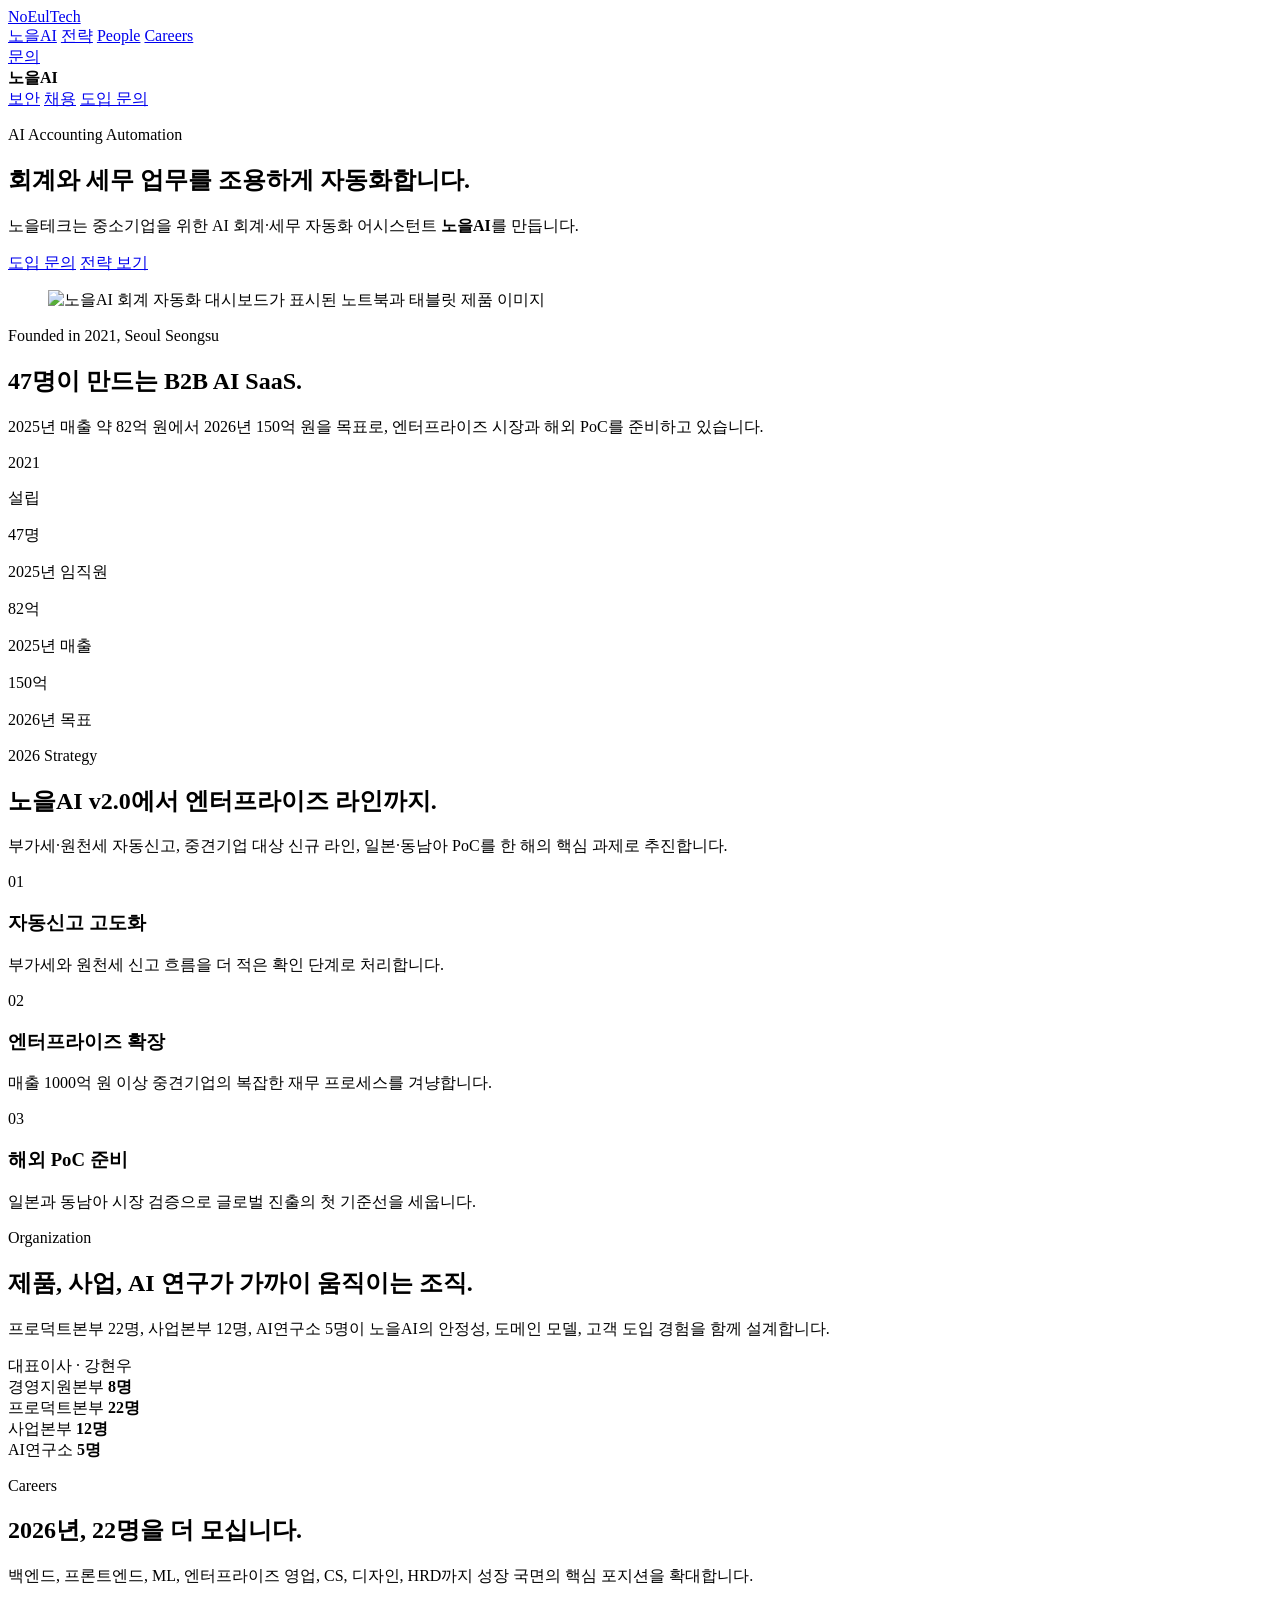
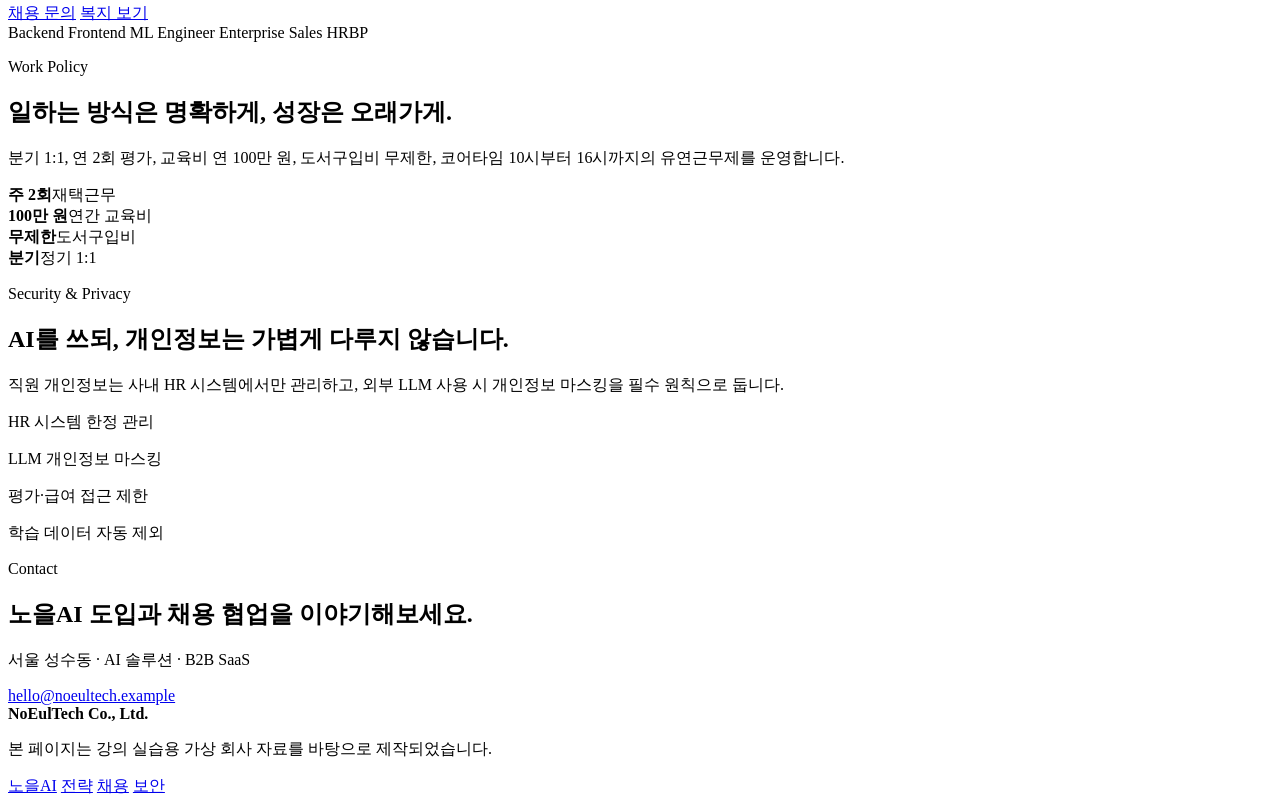
==== index.html @ cd23da7a "Add standalone index html" ====
<!doctype html>
<html lang="ko">
  <head>
    <meta charset="utf-8" />
    <meta name="viewport" content="width=device-width, initial-scale=1" />
    <title>노을테크 | NoEulTech</title>
    <meta
      name="description"
      content="노을테크는 중소기업 회계와 세무 업무를 자동화하는 AI SaaS, 노을AI를 만드는 성수동 B2B AI 솔루션 기업입니다."
    />
    <link rel="stylesheet" href="./styles.css" />
  </head>
  <body>
    <header class="global-nav" aria-label="전역 탐색">
      <a class="brand-mark" href="#top" aria-label="노을테크 홈">NoEulTech</a>
      <nav class="global-links" aria-label="주요 메뉴">
        <a href="#product">노을AI</a>
        <a href="#strategy">전략</a>
        <a href="#people">People</a>
        <a href="#careers">Careers</a>
      </nav>
      <a class="nav-action" href="#contact">문의</a>
    </header>

    <div class="sub-nav" aria-label="제품 탐색">
      <strong>노을AI</strong>
      <nav>
        <a href="#security">보안</a>
        <a href="#careers">채용</a>
        <a class="sub-buy" href="#contact">도입 문의</a>
      </nav>
    </div>

    <main id="top">
      <section class="hero product-tile-light" id="product">
        <div class="hero-copy">
          <p class="eyebrow">AI Accounting Automation</p>
          <h1>회계와 세무 업무를 조용하게 자동화합니다.</h1>
          <p class="lead">
            노을테크는 중소기업을 위한 AI 회계·세무 자동화 어시스턴트
            <strong>노을AI</strong>를 만듭니다.
          </p>
          <div class="cta-row" aria-label="주요 행동">
            <a class="button-primary" href="#contact">도입 문의</a>
            <a class="button-secondary" href="#strategy">전략 보기</a>
          </div>
        </div>
        <figure class="product-visual">
          <img
            src="./assets/noeulai-product.png"
            alt="노을AI 회계 자동화 대시보드가 표시된 노트북과 태블릿 제품 이미지"
            width="1672"
            height="941"
            loading="eager"
          />
        </figure>
      </section>

      <section class="product-tile-dark">
        <div class="tile-copy">
          <p class="eyebrow">Founded in 2021, Seoul Seongsu</p>
          <h2>47명이 만드는 B2B AI SaaS.</h2>
          <p class="lead">
            2025년 매출 약 82억 원에서 2026년 150억 원을 목표로,
            엔터프라이즈 시장과 해외 PoC를 준비하고 있습니다.
          </p>
        </div>
        <div class="metrics-grid" aria-label="회사 주요 지표">
          <div>
            <span>2021</span>
            <p>설립</p>
          </div>
          <div>
            <span>47명</span>
            <p>2025년 임직원</p>
          </div>
          <div>
            <span>82억</span>
            <p>2025년 매출</p>
          </div>
          <div>
            <span>150억</span>
            <p>2026년 목표</p>
          </div>
        </div>
      </section>

      <section class="product-tile-parchment" id="strategy">
        <div class="tile-copy">
          <p class="eyebrow">2026 Strategy</p>
          <h2>노을AI v2.0에서 엔터프라이즈 라인까지.</h2>
          <p class="lead">
            부가세·원천세 자동신고, 중견기업 대상 신규 라인, 일본·동남아 PoC를
            한 해의 핵심 과제로 추진합니다.
          </p>
        </div>
        <div class="feature-grid">
          <article>
            <span class="feature-number">01</span>
            <h3>자동신고 고도화</h3>
            <p>부가세와 원천세 신고 흐름을 더 적은 확인 단계로 처리합니다.</p>
          </article>
          <article>
            <span class="feature-number">02</span>
            <h3>엔터프라이즈 확장</h3>
            <p>매출 1000억 원 이상 중견기업의 복잡한 재무 프로세스를 겨냥합니다.</p>
          </article>
          <article>
            <span class="feature-number">03</span>
            <h3>해외 PoC 준비</h3>
            <p>일본과 동남아 시장 검증으로 글로벌 진출의 첫 기준선을 세웁니다.</p>
          </article>
        </div>
      </section>

      <section class="product-tile-light split" id="people">
        <div class="tile-copy align-left">
          <p class="eyebrow">Organization</p>
          <h2>제품, 사업, AI 연구가 가까이 움직이는 조직.</h2>
          <p>
            프로덕트본부 22명, 사업본부 12명, AI연구소 5명이 노을AI의 안정성,
            도메인 모델, 고객 도입 경험을 함께 설계합니다.
          </p>
        </div>
        <div class="org-panel" aria-label="노을테크 조직 구조">
          <div class="org-ceo">대표이사 · 강현우</div>
          <div class="org-grid">
            <div>경영지원본부 <strong>8명</strong></div>
            <div>프로덕트본부 <strong>22명</strong></div>
            <div>사업본부 <strong>12명</strong></div>
            <div>AI연구소 <strong>5명</strong></div>
          </div>
        </div>
      </section>

      <section class="product-tile-dark product-tile-dark-2" id="careers">
        <div class="tile-copy">
          <p class="eyebrow">Careers</p>
          <h2>2026년, 22명을 더 모십니다.</h2>
          <p class="lead">
            백엔드, 프론트엔드, ML, 엔터프라이즈 영업, CS, 디자인, HRD까지
            성장 국면의 핵심 포지션을 확대합니다.
          </p>
          <div class="cta-row">
            <a class="button-primary" href="#contact">채용 문의</a>
            <a class="button-on-dark" href="#benefits">복지 보기</a>
          </div>
        </div>
        <div class="roles-strip" aria-label="주요 채용 직무">
          <span>Backend</span>
          <span>Frontend</span>
          <span>ML Engineer</span>
          <span>Enterprise Sales</span>
          <span>HRBP</span>
        </div>
      </section>

      <section class="product-tile-parchment split" id="benefits">
        <div class="tile-copy align-left">
          <p class="eyebrow">Work Policy</p>
          <h2>일하는 방식은 명확하게, 성장은 오래가게.</h2>
          <p>
            분기 1:1, 연 2회 평가, 교육비 연 100만 원, 도서구입비 무제한,
            코어타임 10시부터 16시까지의 유연근무제를 운영합니다.
          </p>
        </div>
        <div class="benefit-list">
          <div><strong>주 2회</strong><span>재택근무</span></div>
          <div><strong>100만 원</strong><span>연간 교육비</span></div>
          <div><strong>무제한</strong><span>도서구입비</span></div>
          <div><strong>분기</strong><span>정기 1:1</span></div>
        </div>
      </section>

      <section class="product-tile-dark product-tile-dark-3" id="security">
        <div class="tile-copy">
          <p class="eyebrow">Security & Privacy</p>
          <h2>AI를 쓰되, 개인정보는 가볍게 다루지 않습니다.</h2>
          <p class="lead">
            직원 개인정보는 사내 HR 시스템에서만 관리하고, 외부 LLM 사용 시
            개인정보 마스킹을 필수 원칙으로 둡니다.
          </p>
        </div>
        <div class="security-row">
          <p>HR 시스템 한정 관리</p>
          <p>LLM 개인정보 마스킹</p>
          <p>평가·급여 접근 제한</p>
          <p>학습 데이터 자동 제외</p>
        </div>
      </section>

      <section class="contact-tile" id="contact">
        <p class="eyebrow">Contact</p>
        <h2>노을AI 도입과 채용 협업을 이야기해보세요.</h2>
        <p>서울 성수동 · AI 솔루션 · B2B SaaS</p>
        <a class="button-primary" href="mailto:hello@noeultech.example">hello@noeultech.example</a>
      </section>
    </main>

    <footer class="footer">
      <div>
        <strong>NoEulTech Co., Ltd.</strong>
        <p>본 페이지는 강의 실습용 가상 회사 자료를 바탕으로 제작되었습니다.</p>
      </div>
      <nav aria-label="하단 메뉴">
        <a href="#product">노을AI</a>
        <a href="#strategy">전략</a>
        <a href="#careers">채용</a>
        <a href="#security">보안</a>
      </nav>
    </footer>
  </body>
</html>
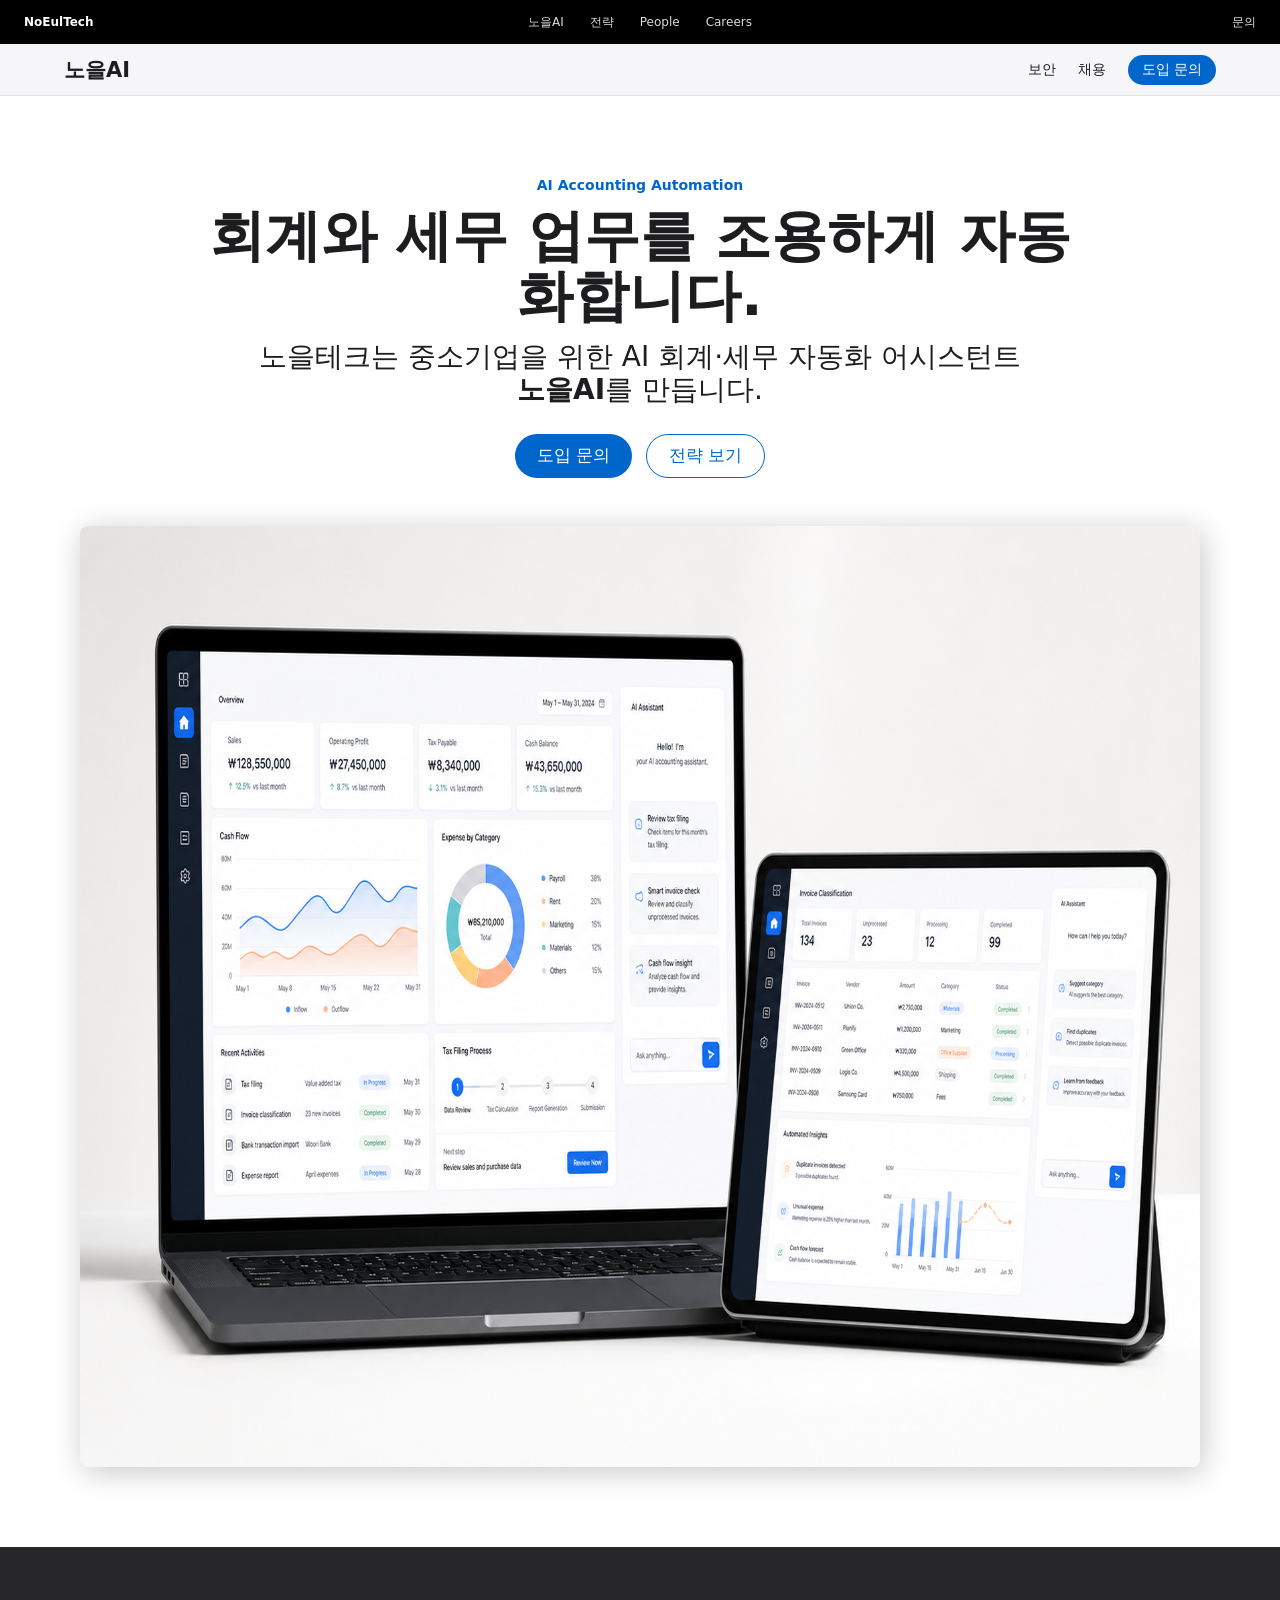
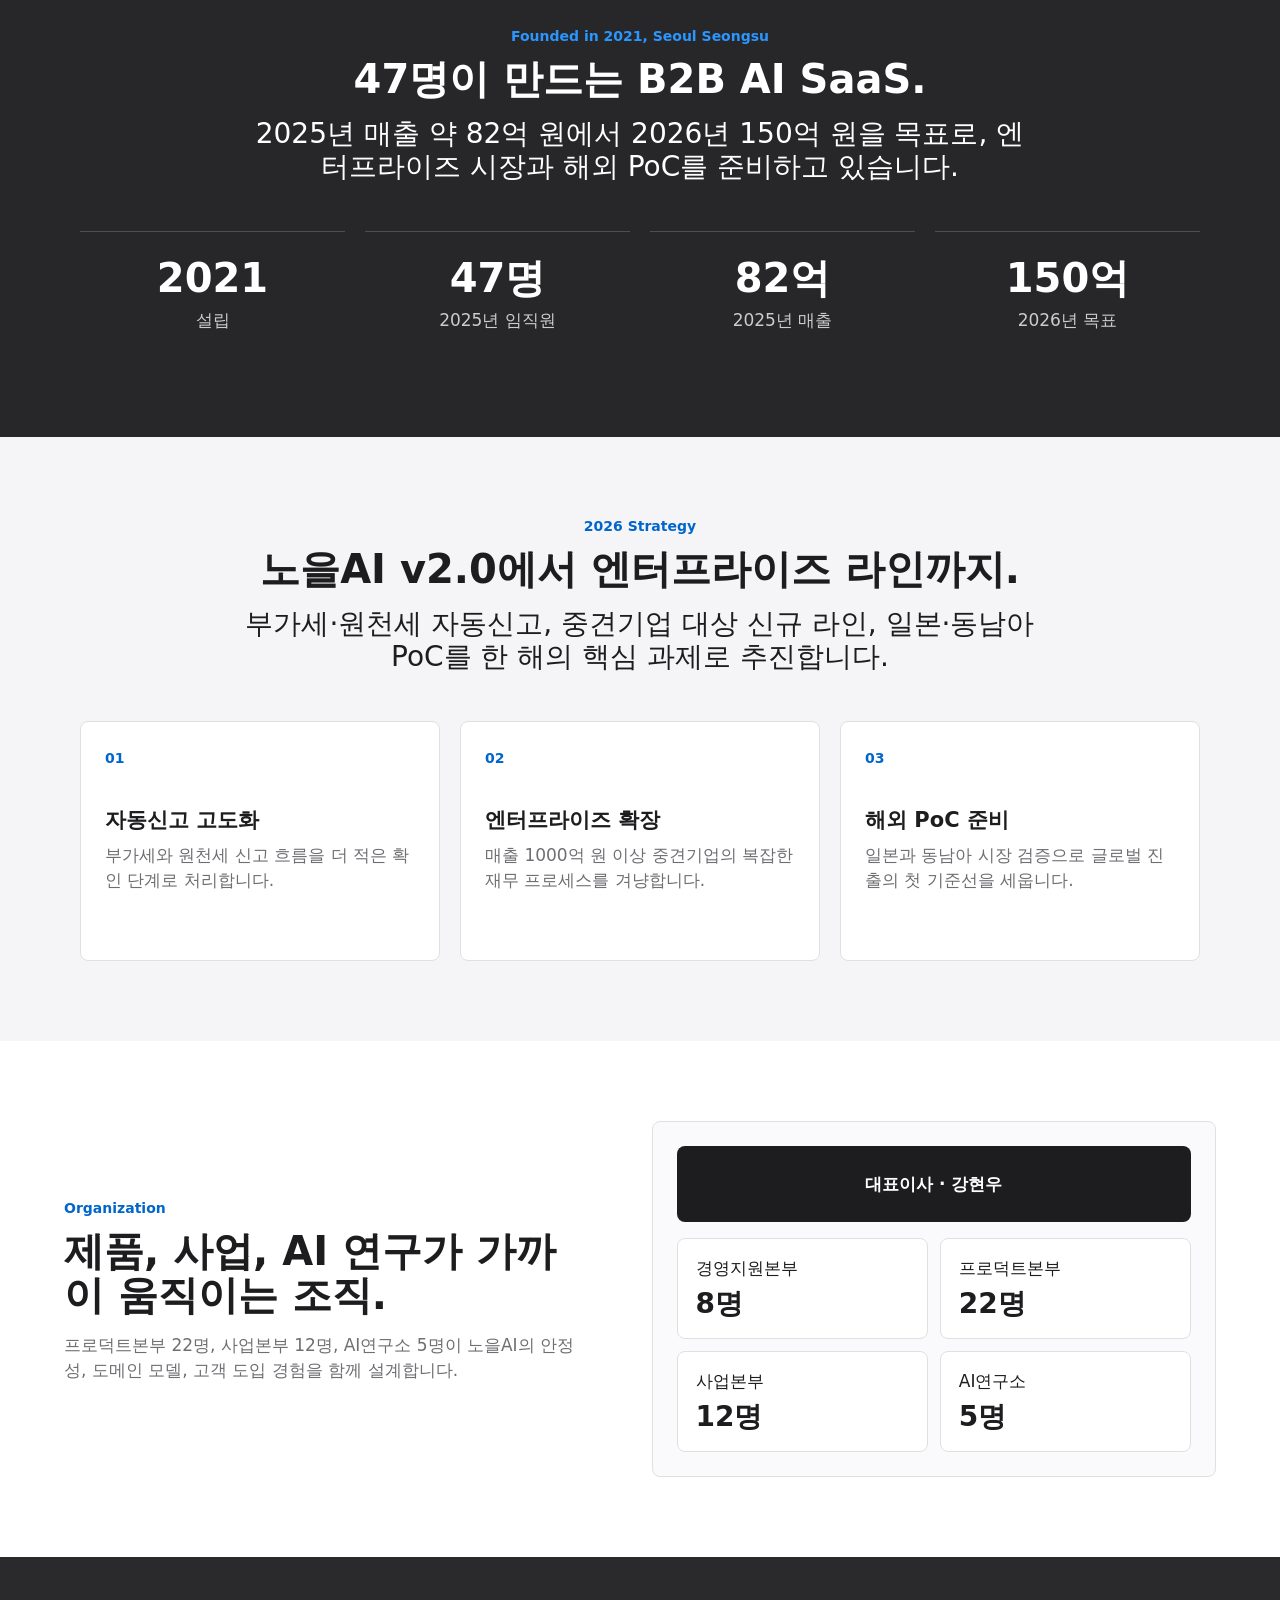
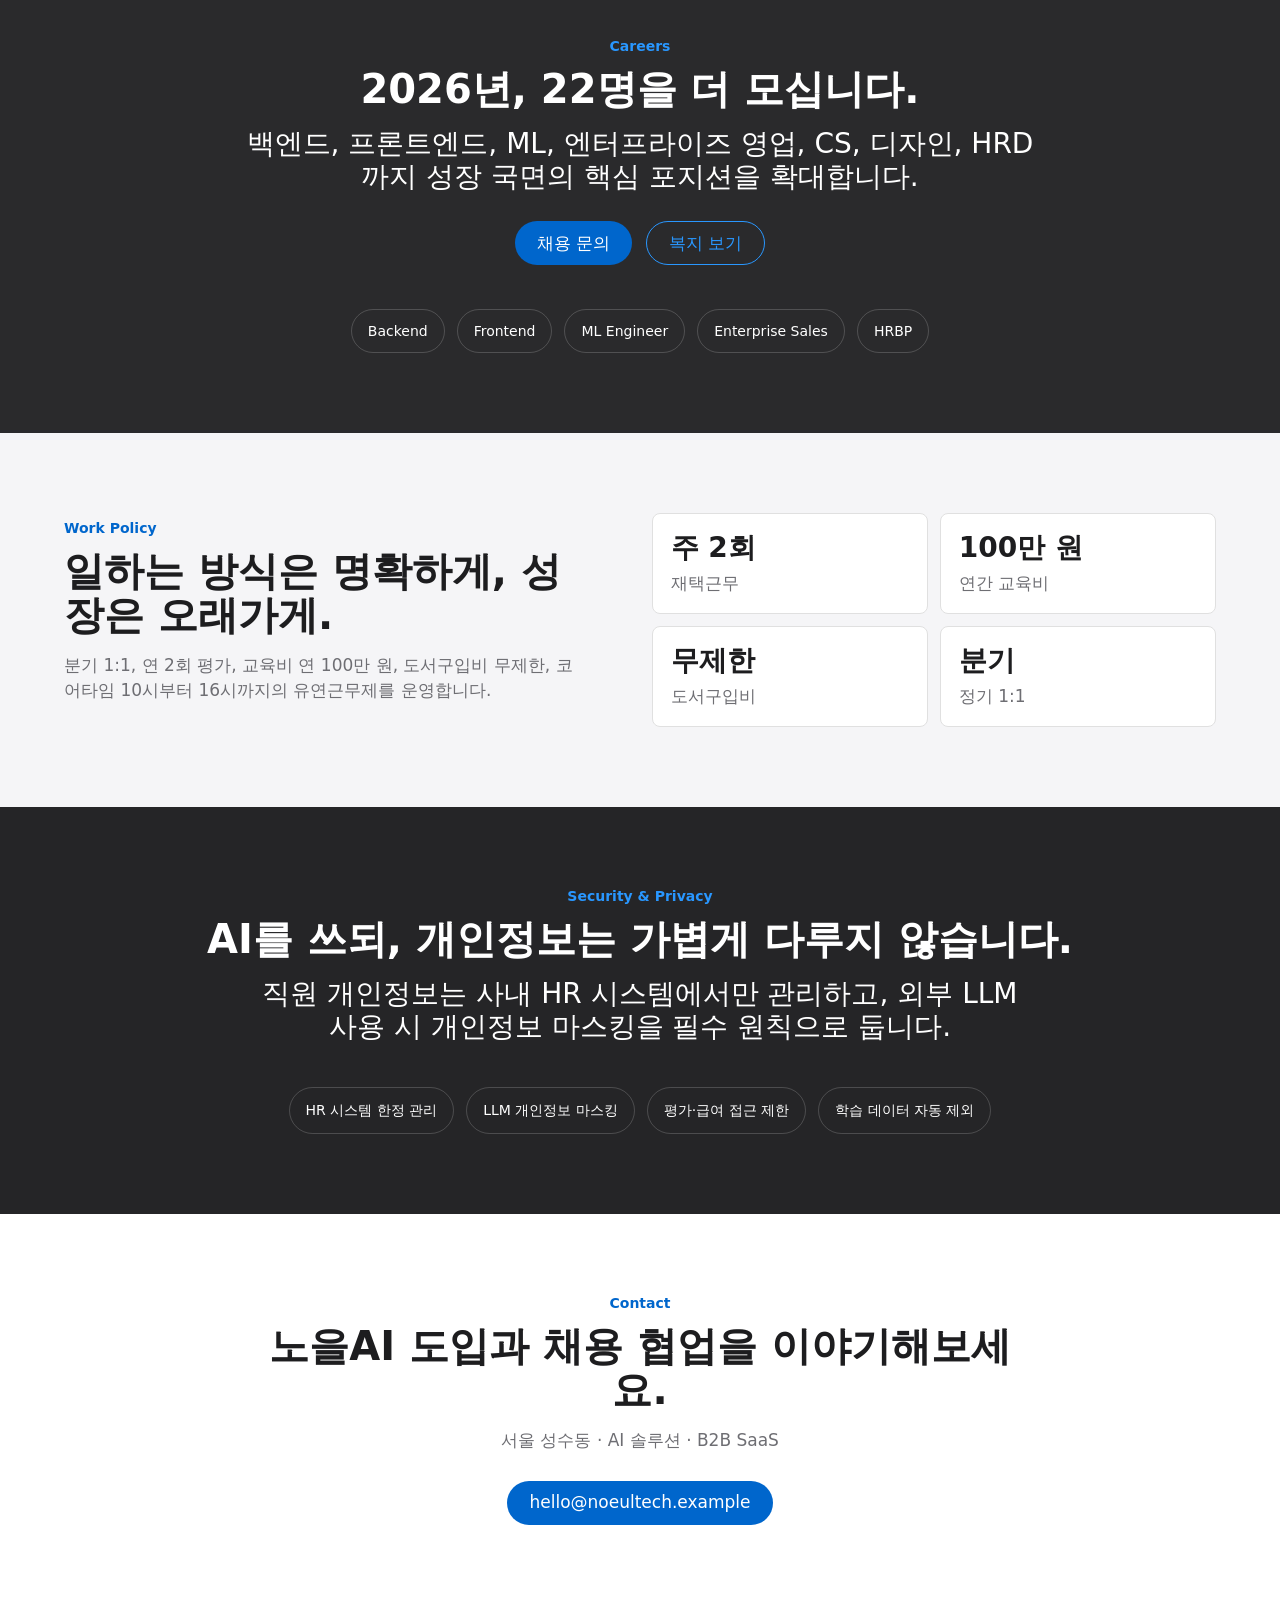
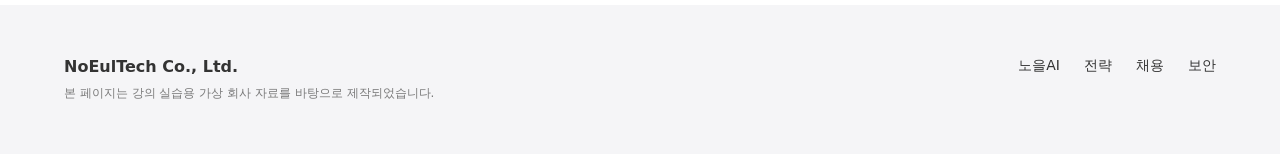
==== commit ea8a7914: "Inline styles into HTML" ====
--- a/index.html
+++ b/index.html
@@ -8,7 +8,594 @@
       name="description"
       content="노을테크는 중소기업 회계와 세무 업무를 자동화하는 AI SaaS, 노을AI를 만드는 성수동 B2B AI 솔루션 기업입니다."
     />
-    <link rel="stylesheet" href="./styles.css" />
+    <style>
+      :root {
+        --primary: #0066cc;
+        --primary-focus: #0071e3;
+        --primary-on-dark: #2997ff;
+        --canvas: #ffffff;
+        --parchment: #f5f5f7;
+        --pearl: #fafafc;
+        --ink: #1d1d1f;
+        --muted: #6e6e73;
+        --muted-dark: #cccccc;
+        --tile-1: #272729;
+        --tile-2: #2a2a2c;
+        --tile-3: #252527;
+        --black: #000000;
+        --hairline: #e0e0e0;
+        --shadow-product: rgba(0, 0, 0, 0.22) 3px 5px 30px 0;
+        --nav-height: 44px;
+        --subnav-height: 52px;
+        font-family: "SF Pro Text", "Inter", system-ui, -apple-system, BlinkMacSystemFont, sans-serif;
+        color: var(--ink);
+        background: var(--canvas);
+      }
+
+      * {
+        box-sizing: border-box;
+      }
+
+      html {
+        scroll-behavior: smooth;
+      }
+
+      body {
+        margin: 0;
+        min-width: 320px;
+        color: var(--ink);
+        background: var(--canvas);
+      }
+
+      a {
+        color: inherit;
+        text-decoration: none;
+      }
+
+      img {
+        display: block;
+        max-width: 100%;
+      }
+
+      .global-nav {
+        position: fixed;
+        z-index: 20;
+        top: 0;
+        left: 0;
+        right: 0;
+        height: var(--nav-height);
+        display: grid;
+        grid-template-columns: minmax(120px, 1fr) auto minmax(120px, 1fr);
+        align-items: center;
+        padding: 0 24px;
+        color: #ffffff;
+        background: var(--black);
+        font-size: 12px;
+      }
+
+      .brand-mark {
+        font-weight: 600;
+      }
+
+      .global-links {
+        display: flex;
+        align-items: center;
+        gap: 26px;
+        color: rgba(255, 255, 255, 0.86);
+      }
+
+      .global-links a,
+      .nav-action,
+      .sub-nav a,
+      .footer a {
+        transition: color 160ms ease;
+      }
+
+      .global-links a:hover,
+      .nav-action:hover,
+      .sub-nav a:hover,
+      .footer a:hover {
+        color: var(--primary-on-dark);
+      }
+
+      .nav-action {
+        justify-self: end;
+        color: rgba(255, 255, 255, 0.9);
+      }
+
+      .sub-nav {
+        position: fixed;
+        z-index: 19;
+        top: var(--nav-height);
+        left: 0;
+        right: 0;
+        height: var(--subnav-height);
+        display: flex;
+        align-items: center;
+        justify-content: space-between;
+        padding: 0 clamp(20px, 5vw, 72px);
+        background: rgba(245, 245, 247, 0.82);
+        border-bottom: 1px solid rgba(0, 0, 0, 0.08);
+        backdrop-filter: saturate(180%) blur(20px);
+      }
+
+      .sub-nav strong {
+        font-size: 21px;
+        font-weight: 600;
+      }
+
+      .sub-nav nav {
+        display: flex;
+        align-items: center;
+        gap: 22px;
+        font-size: 14px;
+      }
+
+      .sub-buy {
+        min-height: 30px;
+        display: inline-flex;
+        align-items: center;
+        padding: 6px 14px;
+        border-radius: 9999px;
+        color: #ffffff;
+        background: var(--primary);
+      }
+
+      main {
+        padding-top: calc(var(--nav-height) + var(--subnav-height));
+      }
+
+      .product-tile-light,
+      .product-tile-parchment,
+      .product-tile-dark,
+      .contact-tile {
+        width: 100%;
+        padding: 80px clamp(20px, 5vw, 72px);
+        overflow: hidden;
+      }
+
+      .product-tile-light {
+        background: var(--canvas);
+      }
+
+      .product-tile-parchment {
+        background: var(--parchment);
+      }
+
+      .product-tile-dark {
+        color: #ffffff;
+        background: var(--tile-1);
+      }
+
+      .product-tile-dark-2 {
+        background: var(--tile-2);
+      }
+
+      .product-tile-dark-3 {
+        background: var(--tile-3);
+      }
+
+      .hero {
+        min-height: calc(100vh - var(--nav-height) - var(--subnav-height));
+        display: grid;
+        align-content: center;
+        gap: 48px;
+        text-align: center;
+      }
+
+      .hero-copy,
+      .tile-copy,
+      .contact-tile {
+        max-width: 980px;
+        margin: 0 auto;
+        text-align: center;
+      }
+
+      .eyebrow {
+        margin: 0 0 12px;
+        color: var(--primary);
+        font-size: 14px;
+        font-weight: 600;
+        line-height: 1.29;
+      }
+
+      .product-tile-dark .eyebrow {
+        color: var(--primary-on-dark);
+      }
+
+      h1,
+      h2,
+      h3,
+      p {
+        margin-top: 0;
+      }
+
+      h1 {
+        max-width: 880px;
+        margin: 0 auto 14px;
+        font-size: 56px;
+        line-height: 1.07;
+        font-weight: 600;
+        letter-spacing: 0;
+      }
+
+      h2 {
+        margin-bottom: 16px;
+        font-size: 40px;
+        line-height: 1.1;
+        font-weight: 600;
+        letter-spacing: 0;
+      }
+
+      h3 {
+        margin-bottom: 10px;
+        font-size: 21px;
+        line-height: 1.19;
+        font-weight: 600;
+        letter-spacing: 0;
+      }
+
+      p {
+        font-size: 17px;
+        line-height: 1.47;
+        letter-spacing: 0;
+      }
+
+      .lead {
+        max-width: 790px;
+        margin: 0 auto;
+        font-size: 28px;
+        line-height: 1.18;
+      }
+
+      .cta-row {
+        display: flex;
+        justify-content: center;
+        flex-wrap: wrap;
+        gap: 14px;
+        margin-top: 28px;
+      }
+
+      .button-primary,
+      .button-secondary,
+      .button-on-dark {
+        min-height: 44px;
+        display: inline-flex;
+        align-items: center;
+        justify-content: center;
+        padding: 11px 22px;
+        border-radius: 9999px;
+        font-size: 17px;
+        line-height: 1;
+        transition: transform 120ms ease, background-color 160ms ease, color 160ms ease;
+      }
+
+      .button-primary {
+        color: #ffffff;
+        background: var(--primary);
+      }
+
+      .button-secondary {
+        color: var(--primary);
+        border: 1px solid var(--primary);
+      }
+
+      .button-on-dark {
+        color: var(--primary-on-dark);
+        border: 1px solid var(--primary-on-dark);
+      }
+
+      .button-primary:active,
+      .button-secondary:active,
+      .button-on-dark:active,
+      .sub-buy:active {
+        transform: scale(0.95);
+      }
+
+      .button-primary:focus-visible,
+      .button-secondary:focus-visible,
+      .button-on-dark:focus-visible,
+      .sub-buy:focus-visible {
+        outline: 2px solid var(--primary-focus);
+        outline-offset: 3px;
+      }
+
+      .product-visual {
+        width: min(1120px, 100%);
+        margin: 0 auto;
+      }
+
+      .product-visual img {
+        width: 100%;
+        border-radius: 8px;
+        box-shadow: var(--shadow-product);
+      }
+
+      .metrics-grid,
+      .feature-grid {
+        width: min(1120px, 100%);
+        margin: 48px auto 0;
+        display: grid;
+        grid-template-columns: repeat(4, 1fr);
+        gap: 20px;
+      }
+
+      .metrics-grid div {
+        padding: 24px 12px;
+        text-align: center;
+        border-top: 1px solid rgba(255, 255, 255, 0.18);
+      }
+
+      .metrics-grid span {
+        display: block;
+        margin-bottom: 8px;
+        font-size: 40px;
+        line-height: 1.1;
+        font-weight: 600;
+      }
+
+      .metrics-grid p {
+        margin: 0;
+        color: var(--muted-dark);
+      }
+
+      .feature-grid {
+        grid-template-columns: repeat(3, 1fr);
+      }
+
+      .feature-grid article {
+        min-height: 240px;
+        padding: 28px 24px;
+        border: 1px solid var(--hairline);
+        border-radius: 8px;
+        background: var(--canvas);
+      }
+
+      .feature-number {
+        display: block;
+        margin-bottom: 42px;
+        color: var(--primary);
+        font-size: 14px;
+        font-weight: 600;
+      }
+
+      .feature-grid p {
+        margin-bottom: 0;
+        color: var(--muted);
+      }
+
+      .split {
+        display: grid;
+        grid-template-columns: minmax(0, 0.95fr) minmax(320px, 1.05fr);
+        align-items: center;
+        gap: clamp(32px, 6vw, 88px);
+      }
+
+      .align-left {
+        margin: 0;
+        text-align: left;
+      }
+
+      .align-left p:not(.eyebrow) {
+        color: var(--muted);
+      }
+
+      .org-panel {
+        padding: 24px;
+        border: 1px solid var(--hairline);
+        border-radius: 8px;
+        background: var(--pearl);
+      }
+
+      .org-ceo {
+        min-height: 76px;
+        display: flex;
+        align-items: center;
+        justify-content: center;
+        margin-bottom: 16px;
+        border-radius: 8px;
+        color: #ffffff;
+        background: var(--ink);
+        font-size: 17px;
+        font-weight: 600;
+      }
+
+      .org-grid {
+        display: grid;
+        grid-template-columns: repeat(2, 1fr);
+        gap: 12px;
+      }
+
+      .org-grid div,
+      .benefit-list div {
+        min-height: 96px;
+        display: flex;
+        flex-direction: column;
+        justify-content: center;
+        gap: 8px;
+        padding: 18px;
+        border: 1px solid var(--hairline);
+        border-radius: 8px;
+        background: #ffffff;
+        font-size: 17px;
+      }
+
+      .org-grid strong,
+      .benefit-list strong {
+        font-size: 28px;
+        line-height: 1.14;
+        font-weight: 600;
+      }
+
+      .roles-strip,
+      .security-row {
+        width: min(1120px, 100%);
+        margin: 44px auto 0;
+        display: flex;
+        justify-content: center;
+        flex-wrap: wrap;
+        gap: 12px;
+      }
+
+      .roles-strip span,
+      .security-row p {
+        min-height: 44px;
+        display: inline-flex;
+        align-items: center;
+        margin: 0;
+        padding: 12px 16px;
+        border: 1px solid rgba(255, 255, 255, 0.18);
+        border-radius: 9999px;
+        color: #ffffff;
+        font-size: 14px;
+      }
+
+      .benefit-list {
+        display: grid;
+        grid-template-columns: repeat(2, 1fr);
+        gap: 12px;
+      }
+
+      .benefit-list span {
+        color: var(--muted);
+        font-size: 17px;
+      }
+
+      .contact-tile {
+        background: var(--canvas);
+      }
+
+      .contact-tile h2 {
+        max-width: 760px;
+        margin-left: auto;
+        margin-right: auto;
+      }
+
+      .contact-tile p:not(.eyebrow) {
+        margin-bottom: 28px;
+        color: var(--muted);
+      }
+
+      .footer {
+        display: flex;
+        justify-content: space-between;
+        gap: 32px;
+        padding: 52px clamp(20px, 5vw, 72px);
+        color: #333333;
+        background: var(--parchment);
+      }
+
+      .footer p {
+        margin: 8px 0 0;
+        color: #7a7a7a;
+        font-size: 12px;
+        line-height: 1.5;
+      }
+
+      .footer nav {
+        display: flex;
+        flex-wrap: wrap;
+        align-content: flex-start;
+        justify-content: flex-end;
+        gap: 14px 24px;
+        font-size: 14px;
+      }
+
+      @media (max-width: 900px) {
+        .global-nav {
+          grid-template-columns: 1fr auto;
+        }
+
+        .global-links {
+          display: none;
+        }
+
+        .nav-action {
+          grid-column: 2;
+        }
+
+        h1 {
+          font-size: 40px;
+        }
+
+        h2 {
+          font-size: 34px;
+        }
+
+        .lead {
+          font-size: 24px;
+        }
+
+        .metrics-grid {
+          grid-template-columns: repeat(2, 1fr);
+        }
+
+        .feature-grid,
+        .split {
+          grid-template-columns: 1fr;
+        }
+
+        .align-left {
+          text-align: center;
+          margin: 0 auto;
+        }
+      }
+
+      @media (max-width: 640px) {
+        .global-nav {
+          padding: 0 16px;
+        }
+
+        .sub-nav {
+          padding: 0 16px;
+        }
+
+        .sub-nav nav a:not(.sub-buy) {
+          display: none;
+        }
+
+        .product-tile-light,
+        .product-tile-parchment,
+        .product-tile-dark,
+        .contact-tile {
+          padding: 56px 18px;
+        }
+
+        .hero {
+          gap: 36px;
+        }
+
+        h1 {
+          font-size: 34px;
+        }
+
+        h2 {
+          font-size: 28px;
+        }
+
+        .lead {
+          font-size: 21px;
+        }
+
+        .metrics-grid,
+        .benefit-list,
+        .org-grid {
+          grid-template-columns: 1fr;
+        }
+
+        .feature-grid article {
+          min-height: auto;
+        }
+
+        .footer {
+          flex-direction: column;
+        }
+
+        .footer nav {
+          justify-content: flex-start;
+        }
+      }
+    </style>
   </head>
   <body>
     <header class="global-nav" aria-label="전역 탐색">
@@ -47,7 +634,7 @@
         </div>
         <figure class="product-visual">
           <img
-            src="./assets/noeulai-product.png"
+            src="./NoEulTech-site/assets/noeulai-product.png"
             alt="노을AI 회계 자동화 대시보드가 표시된 노트북과 태블릿 제품 이미지"
             width="1672"
             height="941"
